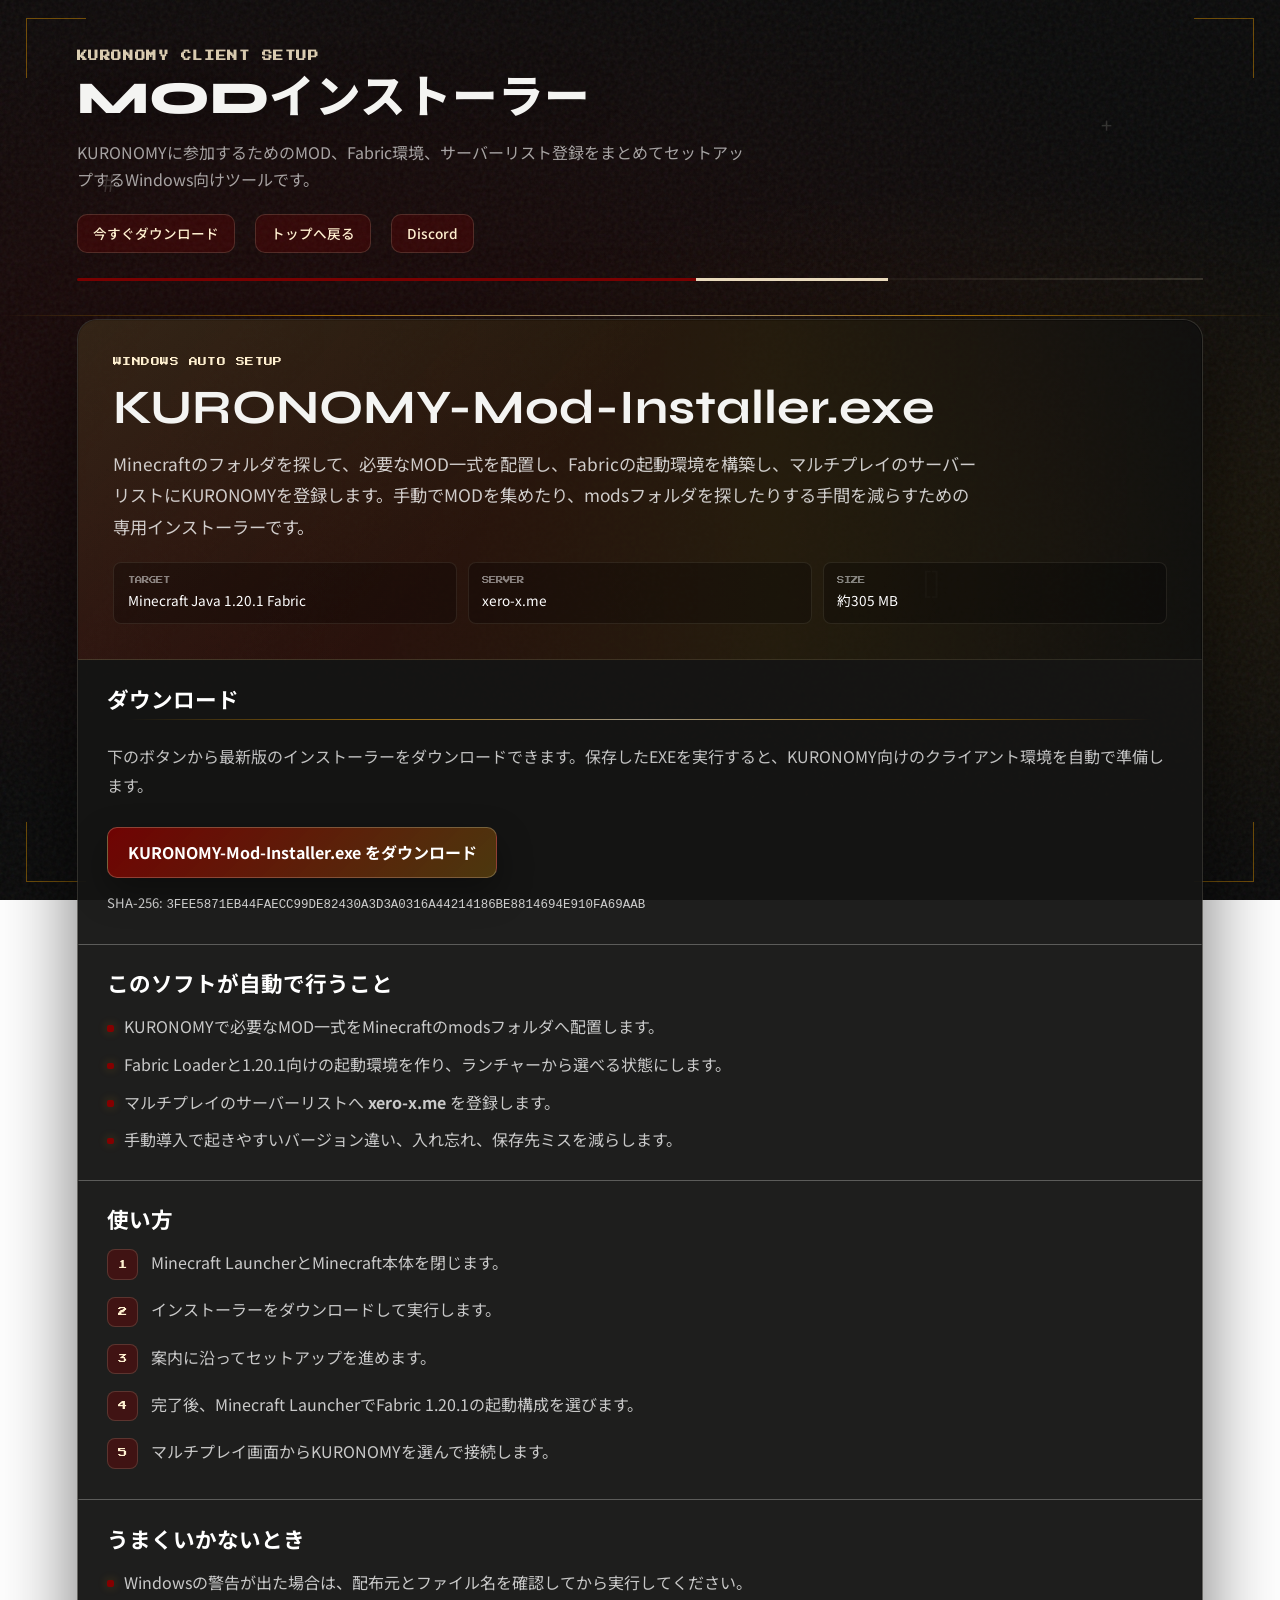
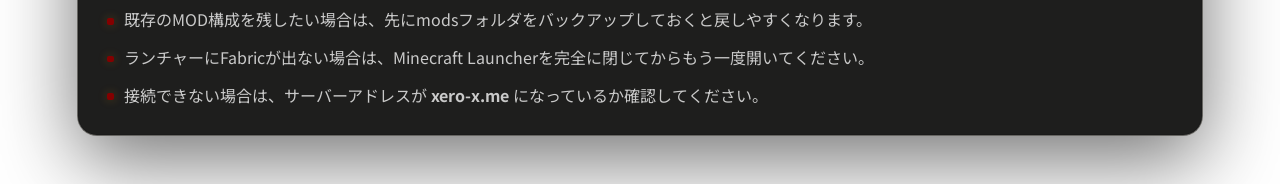
==== mod-installer.html @ 79d2d1f1 "Add mod installer download page" ====
<!DOCTYPE html>
<html lang="ja">
<head>
    <meta charset="UTF-8">
    <meta name="viewport" content="width=device-width, initial-scale=1">
    <meta name="description" content="KURONOMY client mod installer download and setup guide.">
    <title>MODインストーラー | KURONOMY</title>
    <link rel="preconnect" href="https://fonts.googleapis.com">
    <link rel="preconnect" href="https://fonts.gstatic.com" crossorigin>
    <link rel="icon" href="image.ico" type="image/x-icon">
    <link href="https://fonts.googleapis.com/css2?family=Noto+Sans+JP:wght@400;500;600;700&family=Syne:wght@600;700;800&family=Press+Start+2P&display=swap" rel="stylesheet">
    <link rel="stylesheet" href="style.css?v=20260623-installer">
</head>
<body class="guide-page installer-page">
    <div class="page-bg" aria-hidden="true"></div>
    <div class="grain" aria-hidden="true"></div>
    <div class="corner-decoration corner-tl" aria-hidden="true"></div>
    <div class="corner-decoration corner-tr" aria-hidden="true"></div>
    <div class="corner-decoration corner-bl" aria-hidden="true"></div>
    <div class="corner-decoration corner-br" aria-hidden="true"></div>
    <div class="gold-line gold-line-1" aria-hidden="true"></div>
    <div class="gold-line gold-line-2" aria-hidden="true"></div>

    <div class="floating-blocks" aria-hidden="true">
        <div class="floating-block" style="--x:8%;--y:18%;--delay:0s;--size:24px">#</div>
        <div class="floating-block" style="--x:86%;--y:12%;--delay:2s;--size:20px">+</div>
        <div class="floating-block" style="--x:72%;--y:62%;--delay:4s;--size:28px">[]</div>
        <div class="floating-block" style="--x:16%;--y:76%;--delay:1s;--size:22px">&lt;&gt;</div>
    </div>

    <div class="layout">
        <header class="site-header guide-header">
            <div class="site-header__stripe" aria-hidden="true"></div>
            <p class="site-header__eyebrow">KURONOMY CLIENT SETUP</p>
            <h1 class="site-header__title">MODインストーラー</h1>
            <p class="site-header__lead">KURONOMYに参加するためのMOD、Fabric環境、サーバーリスト登録をまとめてセットアップするWindows向けツールです。</p>
            <div class="site-header__links">
                <a href="https://github.com/xero711/KURONOMY/releases/download/mod-installer/KURONOMY-Mod-Installer.exe" target="_blank" rel="noopener" class="header-link">今すぐダウンロード</a>
                <a href="index.html" class="header-link">トップへ戻る</a>
                <a href="https://discord.gg/X5HpzENpRD" target="_blank" rel="noopener" class="header-link">Discord</a>
            </div>
        </header>

        <main class="guide-root">
            <article class="guide-detail installer-detail">
                <section class="guide-hero installer-hero">
                    <p class="guide-kicker">WINDOWS AUTO SETUP</p>
                    <h2 class="guide-title">KURONOMY-Mod-Installer.exe</h2>
                    <p class="guide-summary">Minecraftのフォルダを探して、必要なMOD一式を配置し、Fabricの起動環境を構築し、マルチプレイのサーバーリストにKURONOMYを登録します。手動でMODを集めたり、modsフォルダを探したりする手間を減らすための専用インストーラーです。</p>
                    <div class="guide-meta installer-meta">
                        <div class="guide-meta__item">
                            <span class="guide-meta__label">TARGET</span>
                            <span class="guide-meta__value">Minecraft Java 1.20.1 Fabric</span>
                        </div>
                        <div class="guide-meta__item">
                            <span class="guide-meta__label">SERVER</span>
                            <span class="guide-meta__value">xero-x.me</span>
                        </div>
                        <div class="guide-meta__item">
                            <span class="guide-meta__label">SIZE</span>
                            <span class="guide-meta__value">約305 MB</span>
                        </div>
                    </div>
                </section>

                <div class="guide-content">
                    <section class="guide-section installer-download" aria-labelledby="download-heading">
                        <h2 id="download-heading">ダウンロード</h2>
                        <p>下のボタンから最新版のインストーラーをダウンロードできます。保存したEXEを実行すると、KURONOMY向けのクライアント環境を自動で準備します。</p>
                        <a class="download-cta" href="https://github.com/xero711/KURONOMY/releases/download/mod-installer/KURONOMY-Mod-Installer.exe" target="_blank" rel="noopener">KURONOMY-Mod-Installer.exe をダウンロード</a>
                        <p class="installer-file-note">SHA-256: <span class="hash-text">3FEE5871EB44FAECC99DE82430A3D3A0316A44214186BE8814694E910FA69AAB</span></p>
                    </section>

                    <section class="guide-section" aria-labelledby="feature-heading">
                        <h2 id="feature-heading">このソフトが自動で行うこと</h2>
                        <ul class="guide-point-list">
                            <li>KURONOMYで必要なMOD一式をMinecraftのmodsフォルダへ配置します。</li>
                            <li>Fabric Loaderと1.20.1向けの起動環境を作り、ランチャーから選べる状態にします。</li>
                            <li>マルチプレイのサーバーリストへ <strong>xero-x.me</strong> を登録します。</li>
                            <li>手動導入で起きやすいバージョン違い、入れ忘れ、保存先ミスを減らします。</li>
                        </ul>
                    </section>

                    <section class="guide-section" aria-labelledby="steps-heading">
                        <h2 id="steps-heading">使い方</h2>
                        <ol class="installer-steps">
                            <li>Minecraft LauncherとMinecraft本体を閉じます。</li>
                            <li>インストーラーをダウンロードして実行します。</li>
                            <li>案内に沿ってセットアップを進めます。</li>
                            <li>完了後、Minecraft LauncherでFabric 1.20.1の起動構成を選びます。</li>
                            <li>マルチプレイ画面からKURONOMYを選んで接続します。</li>
                        </ol>
                    </section>

                    <section class="guide-section" aria-labelledby="trouble-heading">
                        <h2 id="trouble-heading">うまくいかないとき</h2>
                        <ul class="guide-point-list">
                            <li>Windowsの警告が出た場合は、配布元とファイル名を確認してから実行してください。</li>
                            <li>既存のMOD構成を残したい場合は、先にmodsフォルダをバックアップしておくと戻しやすくなります。</li>
                            <li>ランチャーにFabricが出ない場合は、Minecraft Launcherを完全に閉じてからもう一度開いてください。</li>
                            <li>接続できない場合は、サーバーアドレスが <strong>xero-x.me</strong> になっているか確認してください。</li>
                        </ul>
                    </section>
                </div>
            </article>
        </main>
    </div>
</body>
</html>
---- style.css ----
:root {
    --base-color: #191919;
    --accent-yellow: #fff0d0;
    --accent-red: #840000;
    --surface: rgba(22, 22, 22, 0.72);
    --surface-edge: rgba(255, 240, 208, 0.12);
    --text-muted: rgba(255, 255, 255, 0.62);
    --font-sans: "Noto Sans JP", system-ui, sans-serif;
    --font-display: "Syne", var(--font-sans);
    --font-pixel: "Press Start 2P", monospace;
    --radius-lg: 20px;
    --radius-sm: 10px;
    --shadow-panel: 0 24px 80px rgba(0, 0, 0, 0.55), 0 0 0 1px rgba(0, 0, 0, 0.35) inset;
    --minecraft-green: #55aa55;
    --minecraft-gold: #ffaa00;
    --minecraft-red: #aa0000;
}

*,
*::before,
*::after {
    box-sizing: border-box;
}

html {
    overflow-x: hidden;
    scroll-behavior: smooth;
}

body {
    width: 100%;
    min-height: 100vh;
    margin: 0;
    overflow-x: hidden;
    font-family: var(--font-sans);
    font-size: 1rem;
    line-height: 1.65;
    color: #f4f4f2;
    -webkit-font-smoothing: antialiased;
}

.page-bg {
    position: fixed;
    inset: 0;
    z-index: -2;
    background: 
        radial-gradient(ellipse 80% 50% at 20% 40%, rgba(132, 0, 0, 0.15), transparent),
        radial-gradient(ellipse 60% 40% at 80% 60%, rgba(255, 170, 0, 0.08), transparent),
        #0a0a0a;
}

.grain {
    position: fixed;
    inset: 0;
    z-index: -1;
    pointer-events: none;
    opacity: 0.07;
    background-image: url("data:image/svg+xml,%3Csvg viewBox='0 0 256 256' xmlns='http://www.w3.org/2000/svg'%3E%3Cfilter id='n'%3E%3CfeTurbulence type='fractalNoise' baseFrequency='0.85' numOctaves='4' stitchTiles='stitch'/%3E%3C/filter%3E%3Crect width='100%25' height='100%25' filter='url(%23n)'/%3E%3C/svg%3E");
}

.layout {
    max-width: min(90vw, 70rem);
    margin: 0 auto;
    padding: clamp(1.5rem, 4vw, 3rem) clamp(1rem, 3vw, 2.5rem) 3rem;
}

.site-header {
    position: relative;
    margin-bottom: clamp(2rem, 5vw, 3rem);
    padding-bottom: 1.75rem;
}

.site-header__stripe {
    position: absolute;
    left: 0;
    bottom: 0;
    width: 100%;
    height: 3px;
    background: linear-gradient(
        90deg,
        var(--accent-red) 0%,
        var(--accent-red) 55%,
        var(--accent-yellow) 55%,
        var(--accent-yellow) 72%,
        transparent 72%
    );
    border-radius: 2px;
    opacity: 0.9;
}

.site-header__stripe::after {
    content: "";
    position: absolute;
    right: 0;
    top: 50%;
    transform: translateY(-50%);
    width: 40%;
    height: 1px;
    background: linear-gradient(90deg, transparent, rgba(255, 240, 208, 0.35));
}

.site-header__eyebrow {
    margin: 0 0 0.5rem;
    font-size: 0.75rem;
    font-weight: 600;
    letter-spacing: 0.28em;
    text-transform: uppercase;
    color: var(--accent-yellow);
    opacity: 0.85;
}

.site-header__title {
    margin: 0 0 0.85rem;
    font-family: var(--font-display);
    font-size: clamp(2rem, 6vw, 2.85rem);
    font-weight: 800;
    line-height: 1.15;
    letter-spacing: 0;
    text-shadow: 0 2px 40px rgba(0, 0, 0, 0.45);
}

.title-accent {
    color: var(--accent-yellow);
    position: relative;
}

.title-accent::after {
    content: "";
    position: absolute;
    left: 0;
    bottom: 0.08em;
    width: 100%;
    height: 0.28em;
    background: linear-gradient(90deg, rgba(132, 0, 0, 0.65), transparent);
    z-index: -1;
    border-radius: 2px;
}

.site-header__lead {
    margin: 0;
    max-width: min(100%, 42rem);
    font-size: clamp(0.9rem, 2.5vw, 1rem);
    color: var(--text-muted);
    line-height: 1.7;
}

.site-header__links {
    display: flex;
    flex-wrap: wrap;
    gap: 0.75rem 1.25rem;
    margin-top: 1.25rem;
}

.header-link {
    display: inline-flex;
    align-items: center;
    gap: 0.4em;
    padding: 0.55em 1.1em;
    font-size: 0.85rem;
    font-weight: 500;
    color: var(--accent-yellow);
    text-decoration: none;
    background: rgba(132, 0, 0, 0.25);
    border: 1px solid rgba(255, 240, 208, 0.15);
    border-radius: var(--radius-sm);
    transition: all 0.25s ease;
}

.header-link--button {
    font: inherit;
    cursor: pointer;
}

.header-link--button.is-copied {
    color: #fff;
    border-color: rgba(85, 170, 85, 0.85);
    background: rgba(85, 170, 85, 0.22);
}

.header-link:hover {
    background: rgba(132, 0, 0, 0.4);
    border-color: var(--accent-yellow);
    transform: translateY(-2px);
    box-shadow: 0 4px 12px rgba(0, 0, 0, 0.3);
}

.main {
    display: flex;
    flex-direction: column;
    gap: 1.5rem;
}

.mod-panel {
    position: relative;
    border-radius: var(--radius-lg);
    box-shadow: var(--shadow-panel);
    overflow: hidden;
}

.mod-panel__bar {
    position: absolute;
    left: 0;
    top: 0;
    bottom: 0;
    width: 5px;
    background: var(--accent-red);
    opacity: 0.95;
}

.mod-panel__inner {
    position: relative;
    margin-left: 5px;
    padding: clamp(1.2rem, 3vw, 1.8rem) clamp(1rem, 2.5vw, 1.75rem);
    background: var(--surface);
    backdrop-filter: blur(18px) saturate(1.15);
    -webkit-backdrop-filter: blur(18px) saturate(1.15);
    border: 1px solid var(--surface-edge);
    border-left: none;
    border-radius: 0 var(--radius-lg) var(--radius-lg) 0;
}

.mod-panel__inner::before {
    content: "✦";
    position: absolute;
    top: 0.5rem;
    right: 0.5rem;
    font-size: 1.2rem;
    color: var(--accent-yellow);
    opacity: 0.6;
    animation: goldPulse 2s ease-in-out infinite;
    text-shadow: 0 0 10px var(--minecraft-gold);
}

.mod-panel__inner::after {
    content: "";
    position: absolute;
    inset: 0;
    border-radius: inherit;
    background: linear-gradient(
        135deg,
        rgba(255, 240, 208, 0.06) 0%,
        transparent 42%,
        transparent 58%,
        rgba(132, 0, 0, 0.12) 100%
    );
    pointer-events: none;
}

.mod-panel__heading {
    position: relative;
    margin: 0 0 1.25rem;
    font-family: var(--font-pixel);
    font-size: 0.7rem;
    letter-spacing: 0.05em;
}

.mod-panel__heading::before {
    content: "◇";
    position: absolute;
    left: -1.5rem;
    top: 0;
    color: var(--minecraft-gold);
    font-size: 0.6rem;
    opacity: 0.8;
    animation: goldRotate 4s linear infinite;
}

.mod-panel__heading::after {
    content: "";
    display: block;
    margin-top: 0.65rem;
    width: 3rem;
    height: 2px;
    background: linear-gradient(90deg, var(--accent-yellow), var(--minecraft-gold), transparent);
    border-radius: 1px;
    box-shadow: 0 0 8px var(--minecraft-gold);
}

.mod-list {
    list-style: none;
    margin: 0;
    padding: 0;
    display: flex;
    flex-direction: column;
    gap: 0.5rem;
}

.mod-list li {
    position: relative;
    display: grid;
    grid-template-columns: 1fr;
    gap: 0.35rem;
    padding: 0.9rem 1rem 0.9rem 1.15rem;
    border-radius: var(--radius-sm);
    background: linear-gradient(90deg, rgba(255, 255, 255, 0.04) 0%, rgba(0, 0, 0, 0.12) 100%);
    border: 1px solid rgba(255, 255, 255, 0.06);
    transition:
        transform 0.35s cubic-bezier(0.22, 1, 0.36, 1),
        border-color 0.35s ease,
        box-shadow 0.35s ease;
}

@media (min-width: 480px) {
    .mod-list li {
        grid-template-columns: minmax(9rem, 28%) 1fr;
        align-items: baseline;
        gap: 0.75rem 1rem;
    }
}

@media (min-width: 768px) {
    .mod-list li {
        grid-template-columns: minmax(11rem, 26%) auto 1fr;
        gap: 0.5rem 1.25rem;
    }
}

@media (min-width: 1024px) {
    .mod-list li {
        grid-template-columns: minmax(12rem, 22%) auto 1fr;
        gap: 0.5rem 1.5rem;
    }
}

.mod-list li::before {
    content: "";
    position: absolute;
    left: 0;
    top: 0.65rem;
    bottom: 0.65rem;
    width: 3px;
    border-radius: 0 2px 2px 0;
    background: var(--accent-red);
    opacity: 0.85;
    transition: opacity 0.35s ease, width 0.35s ease;
}

.mod-list li:nth-child(even) {
    background: linear-gradient(90deg, rgba(132, 0, 0, 0.08) 0%, rgba(0, 0, 0, 0.1) 100%);
}

.mod-list li:hover {
    transform: translateX(4px);
    border-color: rgba(255, 240, 208, 0.18);
    box-shadow: 0 12px 32px rgba(0, 0, 0, 0.35), 0 0 0 1px rgba(255, 240, 208, 0.08);
}

.mod-list li:hover::before {
    width: 4px;
    opacity: 1;
    background: var(--accent-red);
}

.modname {
    font-weight: 600;
    font-size: 0.95rem;
    color: #fff;
    letter-spacing: 0.01em;
}

.moddesc {
    font-size: 0.88rem;
    color: var(--text-muted);
    display: flex;
    justify-content: flex-start;
    align-items: baseline;
    flex-wrap: wrap;
    gap: 0.3rem;
}

.moddesc::before {
    content: "— ";
    color: rgba(255, 240, 208, 0.25);
    font-weight: 400;
    margin-right: 0.2rem;
}

.footnote {
    margin: 0;
    padding: 1rem 1.15rem;
    font-size: 0.8rem;
    line-height: 1.6;
    color: var(--text-muted);
    border-radius: var(--radius-sm);
    background: rgba(0, 0, 0, 0.28);
    border: 1px solid rgba(255, 255, 255, 0.06);
}

.yellow-accent {
    color: var(--accent-yellow);
}

.red-accent {
    color: var(--accent-red);
}


.player-list {
    list-style: none;
    margin: 0;
    padding: 0;
    display: flex;
    flex-wrap: wrap;
    gap: 0.55rem;
    align-items: center;
    min-height: 2.25em;
}

.player-list__item {
    display: inline-flex;
    align-items: center;
    gap: 0.5em;
    max-width: 100%;
    min-height: 2.1rem;
    padding: 0.38rem 0.8rem;
    border-radius: 999px;
    background: rgba(255, 255, 255, 0.055);
    border: 1px solid rgba(255, 240, 208, 0.12);
    box-shadow: none;
    font-size: 0.95rem;
    font-weight: 600;
    color: #fff;
    transition: background 0.2s ease, border-color 0.2s ease;
    position: relative;
}

.player-list__item:hover {
    background: rgba(255, 240, 208, 0.09);
    border-color: rgba(255, 240, 208, 0.25);
}

.player-list__dot {
    flex: 0 0 auto;
    width: 0.55rem;
    height: 0.55rem;
    border-radius: 50%;
    background: #55aa55;
    box-shadow: 0 0 0 3px rgba(85, 170, 85, 0.16);
}

.player-list__name {
    min-width: 0;
    overflow-wrap: anywhere;
    font-family: var(--font-sans);
    font-size: 0.95rem;
    color: #fff;
    letter-spacing: 0;
    line-height: 1.35;
}
.player-list__loading {
    color: #ffd700;
    font-weight: 600;
    font-size: 1em;
    padding: 0.5em 1em;
    background: none;
    border: none;
    box-shadow: none;
}
.player-list__empty {
    width: 100%;
    color: var(--text-muted);
    font-size: 0.92rem;
    padding: 0.45rem 0;
    background: transparent;
    border: none;
    box-shadow: none;
}

.player-list__error {
    color: #ffb3a7;
    font-size: 0.92em;
    line-height: 1.5;
    padding: 0.5em 1em;
    list-style: none;
    max-width: 100%;
}

.server-summary {
    display: grid;
    grid-template-columns: repeat(2, minmax(0, 1fr));
    gap: 0.7rem;
    margin-bottom: 0.9rem;
}

.status-card {
    min-width: 0;
    padding: 0.8rem 0.9rem;
    border-radius: var(--radius-sm);
    background: linear-gradient(135deg, rgba(255, 255, 255, 0.055), rgba(0, 0, 0, 0.16));
    border: 1px solid rgba(255, 240, 208, 0.1);
}

.status-card--state {
    border-color: rgba(255, 170, 0, 0.22);
}

.status-card--state.is-online {
    border-color: rgba(85, 170, 85, 0.7);
    box-shadow: 0 0 18px rgba(85, 170, 85, 0.12) inset;
}

.status-card--state.is-offline {
    border-color: rgba(170, 0, 0, 0.75);
    box-shadow: 0 0 18px rgba(170, 0, 0, 0.16) inset;
}

.status-card--state.is-warning {
    border-color: rgba(255, 170, 0, 0.5);
    box-shadow: 0 0 18px rgba(255, 170, 0, 0.12) inset;
}

.status-card__label {
    display: block;
    margin-bottom: 0.25rem;
    color: rgba(255, 255, 255, 0.5);
    font-family: var(--font-pixel);
    font-size: 0.48rem;
    line-height: 1.5;
    text-transform: uppercase;
}

.status-card__value {
    display: block;
    min-width: 0;
    overflow-wrap: anywhere;
    color: #fff;
    font-family: var(--font-display);
    font-size: clamp(0.95rem, 2.6vw, 1.2rem);
    font-weight: 700;
    letter-spacing: 0;
    line-height: 1.25;
}

.status-note {
    margin: 0 0 1rem;
    color: var(--text-muted);
    font-size: 0.85rem;
    line-height: 1.6;
}

.player-heading {
    margin: 1rem 0 0.7rem;
    color: rgba(255, 240, 208, 0.88);
    font-family: var(--font-pixel);
    font-size: 0.55rem;
    letter-spacing: 0.05em;
    text-transform: uppercase;
}

/* === Minecraft Style Additions === */

/* Floating Blocks Animation */
.floating-blocks {
    position: fixed;
    inset: 0;
    z-index: -1;
    pointer-events: none;
    overflow: hidden;
}

.floating-block {
    position: absolute;
    left: var(--x);
    top: var(--y);
    font-size: var(--size);
    opacity: 0.15;
    animation: float 8s ease-in-out infinite;
    animation-delay: var(--delay);
    filter: drop-shadow(0 2px 4px rgba(0,0,0,0.3));
    text-shadow: 0 0 20px rgba(255,240,208,0.3);
}

@keyframes float {
    0%, 100% { transform: translateY(0) rotate(0deg); opacity: 0.12; }
    50% { transform: translateY(-20px) rotate(5deg); opacity: 0.22; }
}

/* Minecraft Torch */
.minecraft-torch {
    position: absolute;
    right: 1.5rem;
    top: 0.5rem;
    width: 12px;
    height: 40px;
    background: linear-gradient(180deg, #8B4513 0%, #654321 100%);
    border-radius: 2px;
}

.minecraft-torch::before {
    content: "";
    position: absolute;
    top: -8px;
    left: 50%;
    transform: translateX(-50%);
    width: 16px;
    height: 16px;
    background: radial-gradient(circle, #ffdd44 0%, #ff8800 60%, transparent 100%);
    border-radius: 50%;
    animation: torchFlicker 1.5s ease-in-out infinite;
    box-shadow: 0 0 20px #ffaa00, 0 0 40px #ff6600;
}

@keyframes torchFlicker {
    0%, 100% { opacity: 1; transform: translateX(-50%) scale(1); }
    25% { opacity: 0.9; transform: translateX(-50%) scale(0.95); }
    50% { opacity: 1; transform: translateX(-50%) scale(1.05); }
    75% { opacity: 0.85; transform: translateX(-50%) scale(0.98); }
}

/* Particles Container */
.minecraft-particles {
    position: fixed;
    inset: 0;
    z-index: -1;
    pointer-events: none;
    overflow: hidden;
}

/* Pixel Font for Headers */
.mod-panel__heading {
    font-family: var(--font-pixel);
    font-size: 0.7rem;
    letter-spacing: 0.05em;
}

.site-header__eyebrow {
    font-family: var(--font-pixel);
    font-size: 0.65rem;
    letter-spacing: 0.15em;
}

/* Enhanced Hover with Tooltip */
.mod-list li {
    position: relative;
    cursor: pointer;
}

.mod-list li[role="link"]:focus-visible {
    outline: 2px solid var(--minecraft-gold);
    outline-offset: 3px;
    border-color: rgba(255, 240, 208, 0.45);
}

.mod-list li::after {
    content: attr(data-mod);
    position: absolute;
    left: 50%;
    bottom: 100%;
    transform: translateX(-50%) translateY(-8px) scale(0.8);
    background: rgba(0, 0, 0, 0.9);
    color: var(--minecraft-gold);
    padding: 6px 12px;
    border-radius: 4px;
    font-family: var(--font-pixel);
    font-size: 0.55rem;
    letter-spacing: 0.05em;
    border: 2px solid var(--minecraft-gold);
    box-shadow: inset 0 0 10px rgba(255,170,0,0.2), 0 4px 15px rgba(0,0,0,0.5);
    white-space: nowrap;
    opacity: 0;
    pointer-events: none;
    transition: all 0.3s cubic-bezier(0.68, -0.55, 0.265, 1.55);
    z-index: 100;
}

.mod-list li:hover::after {
    opacity: 1;
    transform: translateX(-50%) translateY(-8px) scale(1);
}

/* Panel Entrance Animation */
.mod-panel {
    animation: panelSlideIn 0.8s cubic-bezier(0.22, 1, 0.36, 1) forwards;
    opacity: 0;
    transform: translateX(-30px);
}

.mod-panel:nth-child(2) {
    animation-delay: 0.15s;
}

@keyframes panelSlideIn {
    to {
        opacity: 1;
        transform: translateX(0);
    }
}

/* Player List Pop Animation */
@keyframes playerPop {
    0% { transform: scale(0.8); opacity: 0; }
    50% { transform: scale(1.05); }
    100% { transform: scale(1); opacity: 1; }
}

.player-list__item.is-new {
    animation: playerPop 0.4s cubic-bezier(0.68, -0.55, 0.265, 1.55) forwards;
}

/* Redstone Dust Effect on Bars */
.mod-panel__bar::after {
    content: "";
    position: absolute;
    top: 10%;
    right: 0;
    width: 3px;
    height: 3px;
    background: #ff3333;
    border-radius: 50%;
    animation: redstonePulse 2s ease-in-out infinite;
    box-shadow: 0 0 8px #ff3333;
}

@keyframes redstonePulse {
    0%, 100% { opacity: 0.6; transform: scale(1); }
    50% { opacity: 1; transform: scale(1.3); }
}

/* Heartbeat animation for important elements */
@keyframes heartbeat {
    0%, 100% { transform: scale(1); }
    14% { transform: scale(1.05); }
    28% { transform: scale(1); }
    42% { transform: scale(1.05); }
    70% { transform: scale(1); }
}

/* Page load stagger animation for header */
.site-header {
    animation: fadeInDown 0.6s ease-out forwards;
}

@keyframes fadeInDown {
    from {
        opacity: 0;
        transform: translateY(-20px);
    }
    to {
        opacity: 1;
        transform: translateY(0);
    }
}

/* Minecraft-style button hover effect */
.mod-list li:hover .modname {
    animation: nameGlow 0.6s ease-in-out;
}

@keyframes nameGlow {
    0%, 100% { text-shadow: 0 0 5px currentColor; }
    50% { text-shadow: 0 0 15px currentColor, 0 0 25px currentColor; }
}

/* Footer note animation */
.footnote {
    animation: slideUp 0.7s ease-out 1s forwards;
    opacity: 0;
    transform: translateY(20px);
}

@keyframes slideUp {
    to {
        opacity: 1;
        transform: translateY(0);
    }
}

/* Gold Decorative Animations */
@keyframes goldPulse {
    0%, 100% { 
        opacity: 0.4; 
        transform: scale(1);
        text-shadow: 0 0 5px var(--minecraft-gold);
    }
    50% { 
        opacity: 0.9; 
        transform: scale(1.2);
        text-shadow: 0 0 20px var(--minecraft-gold), 0 0 30px var(--accent-yellow);
    }
}

@keyframes goldRotate {
    0% { transform: rotate(0deg); }
    25% { transform: rotate(90deg); }
    50% { transform: rotate(180deg); }
    75% { transform: rotate(270deg); }
    100% { transform: rotate(360deg); }
}

@keyframes goldShimmer {
    0% { background-position: -200% 0; }
    100% { background-position: 200% 0; }
}

/* Gold sparkle stars */
.gold-sparkle {
    position: fixed;
    width: 20px;
    height: 20px;
    z-index: -1;
    pointer-events: none;
}

.gold-sparkle::before,
.gold-sparkle::after {
    content: "";
    position: absolute;
    background: var(--minecraft-gold);
    box-shadow: 0 0 10px var(--minecraft-gold), 0 0 20px var(--accent-yellow);
}

.gold-sparkle::before {
    width: 2px;
    height: 100%;
    left: 50%;
    transform: translateX(-50%);
}

.gold-sparkle::after {
    width: 100%;
    height: 2px;
    top: 50%;
    transform: translateY(-50%);
}

.gold-sparkle-1 { bottom: 8%; left: 5%; animation: sparkleRotate 8s linear infinite; }
.gold-sparkle-2 { top: 15%; right: 8%; animation: sparkleRotate 12s linear infinite reverse; }
.gold-sparkle-3 { bottom: 25%; right: 15%; animation: sparklePulse 4s ease-in-out infinite; }

@keyframes sparkleRotate {
    0% { transform: rotate(0deg) scale(1); }
    50% { transform: rotate(180deg) scale(1.2); }
    100% { transform: rotate(360deg) scale(1); }
}

@keyframes sparklePulse {
    0%, 100% { opacity: 0.6; transform: scale(1); }
    50% { opacity: 1; transform: scale(1.3); }
}

/* Gold outline text style for main heading */
.site-header__title {
    margin: 0 0 0.85rem;
    font-family: var(--font-display);
    font-size: clamp(2rem, 6vw, 2.85rem);
    font-weight: 800;
    line-height: 1.15;
    letter-spacing: 0;
    text-shadow: 0 2px 40px rgba(0, 0, 0, 0.45);
    position: relative;
}

/* Gold decorative line */
.gold-line {
    position: absolute;
    background: linear-gradient(90deg, transparent, var(--minecraft-gold), var(--accent-yellow), var(--minecraft-gold), transparent);
    height: 1px;
    opacity: 0.6;
}

.gold-line-1 {
    top: 35%;
    left: 0;
    right: 0;
    animation: lineShimmer 6s ease-in-out infinite;
}

.gold-line-2 {
    bottom: 20%;
    left: 10%;
    right: 10%;
    animation: lineShimmer 8s ease-in-out infinite reverse;
}

@keyframes lineShimmer {
    0%, 100% { opacity: 0.3; }
    50% { opacity: 0.8; }
}

/* Corner decorations */
.corner-decoration {
    position: fixed;
    width: 60px;
    height: 60px;
    border: 1px solid var(--minecraft-gold);
    opacity: 0.4;
    pointer-events: none;
    z-index: -1;
}

.corner-tl { top: 2%; left: 2%; border-right: none; border-bottom: none; }
.corner-tr { top: 2%; right: 2%; border-left: none; border-bottom: none; }
.corner-bl { bottom: 2%; left: 2%; border-right: none; border-top: none; }
.corner-br { bottom: 2%; right: 2%; border-left: none; border-top: none; }

/* Elegant gold frame effect for panels */
.mod-panel__inner {
    position: relative;
    margin-left: 5px;
    padding: clamp(1.2rem, 3vw, 1.8rem) clamp(1rem, 2.5vw, 1.75rem);
    background: var(--surface);
    backdrop-filter: blur(18px) saturate(1.15);
    -webkit-backdrop-filter: blur(18px) saturate(1.15);
    border: 1px solid var(--surface-edge);
    border-left: none;
    border-radius: 0 var(--radius-lg) var(--radius-lg) 0;
}

.mod-panel__inner::before {
    content: "✦";
    position: absolute;
    top: 0.5rem;
    right: 0.5rem;
    font-size: 1.2rem;
    color: var(--accent-yellow);
    opacity: 0.6;
    animation: goldPulse 2s ease-in-out infinite;
    text-shadow: 0 0 10px var(--minecraft-gold);
}

.mod-panel__inner::after {
    content: "";
    position: absolute;
    inset: 0;
    border-radius: inherit;
    background: linear-gradient(
        135deg,
        rgba(255, 240, 208, 0.08) 0%,
        transparent 42%,
        transparent 58%,
        rgba(132, 0, 0, 0.15) 100%
    );
    pointer-events: none;
}

/* Gold accent border on hover */
.mod-panel:hover .mod-panel__inner {
    border-color: rgba(255, 170, 0, 0.25);
    box-shadow: 0 24px 80px rgba(0, 0, 0, 0.55), 0 0 30px rgba(255, 170, 0, 0.1) inset;
}

/* Gold Particles */
.gold-particles {
    position: fixed;
    inset: 0;
    z-index: -1;
    pointer-events: none;
    overflow: hidden;
}

.gold-particle {
    position: absolute;
    width: 4px;
    height: 4px;
    background: var(--minecraft-gold);
    border-radius: 50%;
    box-shadow: 0 0 10px var(--minecraft-gold), 0 0 20px var(--accent-yellow);
    animation: goldFloat 6s ease-in-out infinite;
    opacity: 0.6;
}

@keyframes goldFloat {
    0%, 100% { 
        transform: translateY(0) translateX(0) scale(1);
        opacity: 0.3;
    }
    25% { 
        transform: translateY(-30px) translateX(10px) scale(1.3);
        opacity: 0.8;
    }
    50% { 
        transform: translateY(-15px) translateX(-10px) scale(1);
        opacity: 0.6;
    }
    75% { 
        transform: translateY(-40px) translateX(5px) scale(1.2);
        opacity: 0.9;
    }
}

/* Gold hover sound indicator */
.gold-sound-indicator {
    position: fixed;
    bottom: 1rem;
    right: 1rem;
    padding: 0.5rem 1rem;
    background: rgba(0, 0, 0, 0.8);
    border: 1px solid var(--minecraft-gold);
    border-radius: var(--radius-sm);
    color: var(--accent-yellow);
    font-size: 0.75rem;
    font-family: var(--font-pixel);
    z-index: 1000;
    display: flex;
    align-items: center;
    gap: 0.5rem;
    cursor: pointer;
    transition: all 0.3s ease;
}

.gold-sound-indicator:hover {
    background: rgba(132, 0, 0, 0.4);
    box-shadow: 0 0 15px var(--minecraft-gold);
}

.gold-sound-indicator.muted {
    opacity: 0.5;
}

/* Enhanced gold hover effects */
.header-link:hover,
.mod-link:hover {
    animation: goldShine 0.6s ease;
}

@keyframes goldShine {
    0% { filter: brightness(1); }
    50% { filter: brightness(1.3) drop-shadow(0 0 10px var(--minecraft-gold)); }
    100% { filter: brightness(1); }
}

/* Responsive pixel font sizing */
@media (max-width: 540px) {
    .mod-panel__heading {
        font-size: 0.6rem;
    }
    .site-header__eyebrow {
        font-size: 0.55rem;
    }
    .mod-list li::after {
        font-size: 0.5rem;
    }
}

/* Link styling */
.mod-link {
    font-size: clamp(0.7rem, 1.8vw, 0.8rem);
    color: var(--accent-yellow);
    text-decoration: none;
    border-bottom: 1px dashed var(--accent-yellow);
    transition: all 0.2s ease;
    margin-left: 0.4em;
    opacity: 0.8;
    white-space: nowrap;
}

.mod-link:hover {
    opacity: 1;
    border-bottom-style: solid;
    text-shadow: 0 0 8px var(--accent-yellow);
}

/* MOD guide page */
.guide-page .layout {
    max-width: min(94vw, 82rem);
}

.guide-header {
    margin-bottom: clamp(1.5rem, 4vw, 2.4rem);
}

.guide-root {
    display: block;
}

.guide-shell {
    display: grid;
    grid-template-columns: minmax(13rem, 18rem) minmax(0, 1fr);
    gap: clamp(1rem, 3vw, 1.5rem);
    align-items: start;
}

.guide-nav {
    position: sticky;
    top: 1rem;
    display: flex;
    flex-direction: column;
    gap: 0.45rem;
    padding: 1rem;
    border-radius: var(--radius-sm);
    background: rgba(0, 0, 0, 0.34);
    border: 1px solid rgba(255, 240, 208, 0.1);
    box-shadow: 0 18px 48px rgba(0, 0, 0, 0.32);
}

.guide-nav__heading {
    margin: 0 0 0.4rem;
    color: var(--accent-yellow);
    font-family: var(--font-pixel);
    font-size: 0.55rem;
    letter-spacing: 0.05em;
}

.guide-nav__link {
    display: grid;
    gap: 0.16rem;
    padding: 0.68rem 0.75rem;
    color: #f4f4f2;
    text-decoration: none;
    border-radius: 8px;
    border: 1px solid rgba(255, 255, 255, 0.06);
    background: linear-gradient(90deg, rgba(255, 255, 255, 0.04), rgba(0, 0, 0, 0.12));
    transition: transform 0.2s ease, border-color 0.2s ease, background 0.2s ease;
}

.guide-nav__link:hover,
.guide-nav__link:focus-visible {
    transform: translateX(3px);
    border-color: rgba(255, 240, 208, 0.22);
    outline: none;
}

.guide-nav__link.is-active {
    border-color: rgba(255, 170, 0, 0.45);
    background: linear-gradient(90deg, rgba(132, 0, 0, 0.36), rgba(255, 170, 0, 0.08));
}

.guide-nav__name {
    font-weight: 700;
    font-size: 0.86rem;
    line-height: 1.35;
}

.guide-nav__category {
    color: var(--text-muted);
    font-size: 0.72rem;
    line-height: 1.35;
}

.guide-main {
    min-width: 0;
}

.guide-detail {
    overflow: hidden;
    border-radius: var(--radius-lg);
    background: rgba(22, 22, 22, 0.74);
    border: 1px solid rgba(255, 240, 208, 0.12);
    box-shadow: var(--shadow-panel);
}

.guide-hero {
    position: relative;
    padding: clamp(1.35rem, 4vw, 2.2rem);
    background:
        linear-gradient(135deg, rgba(132, 0, 0, 0.26), transparent 48%),
        linear-gradient(90deg, rgba(255, 170, 0, 0.09), transparent 42%),
        rgba(0, 0, 0, 0.2);
    border-bottom: 1px solid rgba(255, 240, 208, 0.1);
}

.guide-kicker {
    margin: 0 0 0.6rem;
    color: var(--accent-yellow);
    font-family: var(--font-pixel);
    font-size: 0.55rem;
    letter-spacing: 0.05em;
}

.guide-title {
    margin: 0 0 0.85rem;
    font-family: var(--font-display);
    font-size: clamp(1.7rem, 5vw, 3rem);
    line-height: 1.15;
    letter-spacing: 0;
}

.guide-summary {
    margin: 0;
    max-width: 54rem;
    color: rgba(255, 255, 255, 0.78);
    font-size: clamp(0.95rem, 2vw, 1.08rem);
    line-height: 1.8;
}

.guide-meta {
    display: grid;
    grid-template-columns: repeat(3, minmax(0, 1fr));
    gap: 0.65rem;
    margin-top: 1.25rem;
}

.guide-meta__item {
    min-width: 0;
    padding: 0.75rem 0.85rem;
    border-radius: 8px;
    background: rgba(0, 0, 0, 0.26);
    border: 1px solid rgba(255, 240, 208, 0.09);
}

.guide-meta__label {
    display: block;
    margin-bottom: 0.28rem;
    color: rgba(255, 255, 255, 0.48);
    font-family: var(--font-pixel);
    font-size: 0.46rem;
    line-height: 1.5;
}

.guide-meta__value {
    display: block;
    color: #fff;
    font-size: 0.85rem;
    line-height: 1.55;
    overflow-wrap: anywhere;
}

.guide-content {
    display: grid;
    gap: 1px;
    background: rgba(255, 240, 208, 0.06);
}

.guide-section {
    padding: clamp(1.1rem, 3vw, 1.65rem) clamp(1rem, 3vw, 1.85rem);
    background: rgba(18, 18, 18, 0.84);
}

.guide-section h2 {
    margin: 0 0 0.75rem;
    color: #fff;
    font-family: var(--font-display);
    font-size: clamp(1.08rem, 2.4vw, 1.35rem);
    line-height: 1.35;
    letter-spacing: 0;
}

.guide-section p {
    margin: 0 0 0.8rem;
    color: rgba(255, 255, 255, 0.74);
    line-height: 1.85;
}

.guide-section p:last-child {
    margin-bottom: 0;
}

.guide-point-list,
.guide-source-list {
    margin: 0.2rem 0 0;
    padding: 0;
    list-style: none;
    display: grid;
    gap: 0.6rem;
}

.guide-point-list li {
    position: relative;
    padding-left: 1.05rem;
    color: rgba(255, 255, 255, 0.76);
    line-height: 1.75;
}

.guide-point-list li::before {
    content: "";
    position: absolute;
    left: 0;
    top: 0.78em;
    width: 0.42rem;
    height: 0.42rem;
    border-radius: 2px;
    background: var(--accent-red);
    box-shadow: 0 0 10px rgba(255, 170, 0, 0.25);
}

.guide-source-list {
    grid-template-columns: repeat(auto-fit, minmax(13rem, 1fr));
}

.guide-source-list a {
    display: block;
    padding: 0.7rem 0.8rem;
    color: var(--accent-yellow);
    text-decoration: none;
    border-radius: 8px;
    background: rgba(132, 0, 0, 0.18);
    border: 1px solid rgba(255, 240, 208, 0.12);
    transition: border-color 0.2s ease, background 0.2s ease;
}

.guide-source-list a:hover,
.guide-source-list a:focus-visible {
    border-color: rgba(255, 240, 208, 0.34);
    background: rgba(132, 0, 0, 0.3);
    outline: none;
}

.guide-adjacent {
    display: grid;
    grid-template-columns: repeat(2, minmax(0, 1fr));
    gap: 0.8rem;
    margin-top: 1rem;
}

.guide-adjacent a {
    min-width: 0;
    padding: 0.85rem 1rem;
    color: var(--accent-yellow);
    text-decoration: none;
    border-radius: var(--radius-sm);
    background: rgba(0, 0, 0, 0.32);
    border: 1px solid rgba(255, 240, 208, 0.12);
    overflow-wrap: anywhere;
}

.guide-adjacent a:last-child {
    text-align: right;
}

.guide-adjacent a:hover,
.guide-adjacent a:focus-visible {
    border-color: rgba(255, 240, 208, 0.32);
    outline: none;
}

/* Installer page */
.installer-page .layout {
    max-width: min(94vw, 76rem);
}

.installer-hero {
    background:
        linear-gradient(135deg, rgba(85, 170, 85, 0.16), transparent 42%),
        linear-gradient(90deg, rgba(132, 0, 0, 0.24), rgba(255, 170, 0, 0.08) 62%, transparent),
        rgba(0, 0, 0, 0.22);
}

.installer-meta {
    grid-template-columns: repeat(3, minmax(0, 1fr));
}

.installer-download {
    display: grid;
    gap: 0.85rem;
}

.download-cta {
    display: inline-flex;
    align-items: center;
    justify-content: center;
    width: fit-content;
    max-width: 100%;
    min-height: 3rem;
    padding: 0.85rem 1.2rem;
    color: #fff;
    text-decoration: none;
    font-weight: 700;
    line-height: 1.35;
    overflow-wrap: anywhere;
    border-radius: var(--radius-sm);
    background: linear-gradient(135deg, rgba(132, 0, 0, 0.82), rgba(255, 170, 0, 0.24));
    border: 1px solid rgba(255, 240, 208, 0.24);
    box-shadow: 0 14px 34px rgba(0, 0, 0, 0.35);
    transition: transform 0.2s ease, border-color 0.2s ease, filter 0.2s ease;
}

.download-cta:hover,
.download-cta:focus-visible {
    transform: translateY(-2px);
    border-color: rgba(255, 240, 208, 0.48);
    filter: brightness(1.08);
    outline: none;
}

.installer-file-note {
    margin: 0;
    color: var(--text-muted);
    font-size: 0.82rem;
}

.hash-text {
    overflow-wrap: anywhere;
    color: rgba(255, 255, 255, 0.78);
    font-family: ui-monospace, SFMono-Regular, Consolas, "Liberation Mono", monospace;
    font-size: 0.78rem;
}

.installer-steps {
    margin: 0.2rem 0 0;
    padding: 0;
    list-style: none;
    counter-reset: installer-step;
    display: grid;
    gap: 0.7rem;
}

.installer-steps li {
    counter-increment: installer-step;
    position: relative;
    min-height: 2.25rem;
    padding-left: 2.7rem;
    color: rgba(255, 255, 255, 0.76);
    line-height: 1.75;
}

.installer-steps li::before {
    content: counter(installer-step);
    position: absolute;
    left: 0;
    top: 0.08rem;
    display: grid;
    place-items: center;
    width: 1.9rem;
    height: 1.9rem;
    color: var(--accent-yellow);
    font-family: var(--font-pixel);
    font-size: 0.58rem;
    border-radius: 8px;
    background: rgba(132, 0, 0, 0.34);
    border: 1px solid rgba(255, 240, 208, 0.15);
}

@media (max-width: 920px) {
    .guide-shell {
        grid-template-columns: 1fr;
    }

    .guide-nav {
        position: static;
        display: grid;
        grid-template-columns: repeat(auto-fit, minmax(11.5rem, 1fr));
    }

    .guide-nav__heading {
        grid-column: 1 / -1;
    }
}

@media (max-width: 620px) {
    .guide-meta,
    .installer-meta,
    .guide-adjacent {
        grid-template-columns: 1fr;
    }

    .guide-adjacent a:last-child {
        text-align: left;
    }

    .guide-nav {
        grid-template-columns: 1fr;
        padding: 0.85rem;
    }

    .download-cta {
        width: 100%;
    }
}

/* Responsive adjustments */
@media (max-width: 479px) {
    .site-header__title {
        font-size: clamp(1.65rem, 8.8vw, 2rem);
    }
    .installer-page .site-header__title {
        font-size: clamp(1.55rem, 7vw, 1.75rem);
        word-break: keep-all;
    }
    .modname {
        font-size: 0.9rem;
    }
    .moddesc {
        font-size: 0.82rem;
    }
    .moddesc::before {
        content: "";
    }
    .minecraft-torch {
        display: none;
    }
    .player-list {
        justify-content: center;
    }
    .server-summary {
        grid-template-columns: 1fr;
    }
}

@media (min-width: 480px) and (max-width: 767px) {
    .layout {
        max-width: 95vw;
    }
    .mod-panel__heading {
        font-size: 0.65rem;
    }
}

@media (min-width: 768px) and (max-width: 1023px) {
    .layout {
        max-width: 90vw;
    }
    .site-header__title {
        font-size: clamp(1.8rem, 4vw, 2.5rem);
    }
}

@media (min-width: 1024px) {
    .layout {
        max-width: min(85vw, 72rem);
    }
}

@media (min-width: 1400px) {
    .layout {
        max-width: min(80vw, 75rem);
    }
}
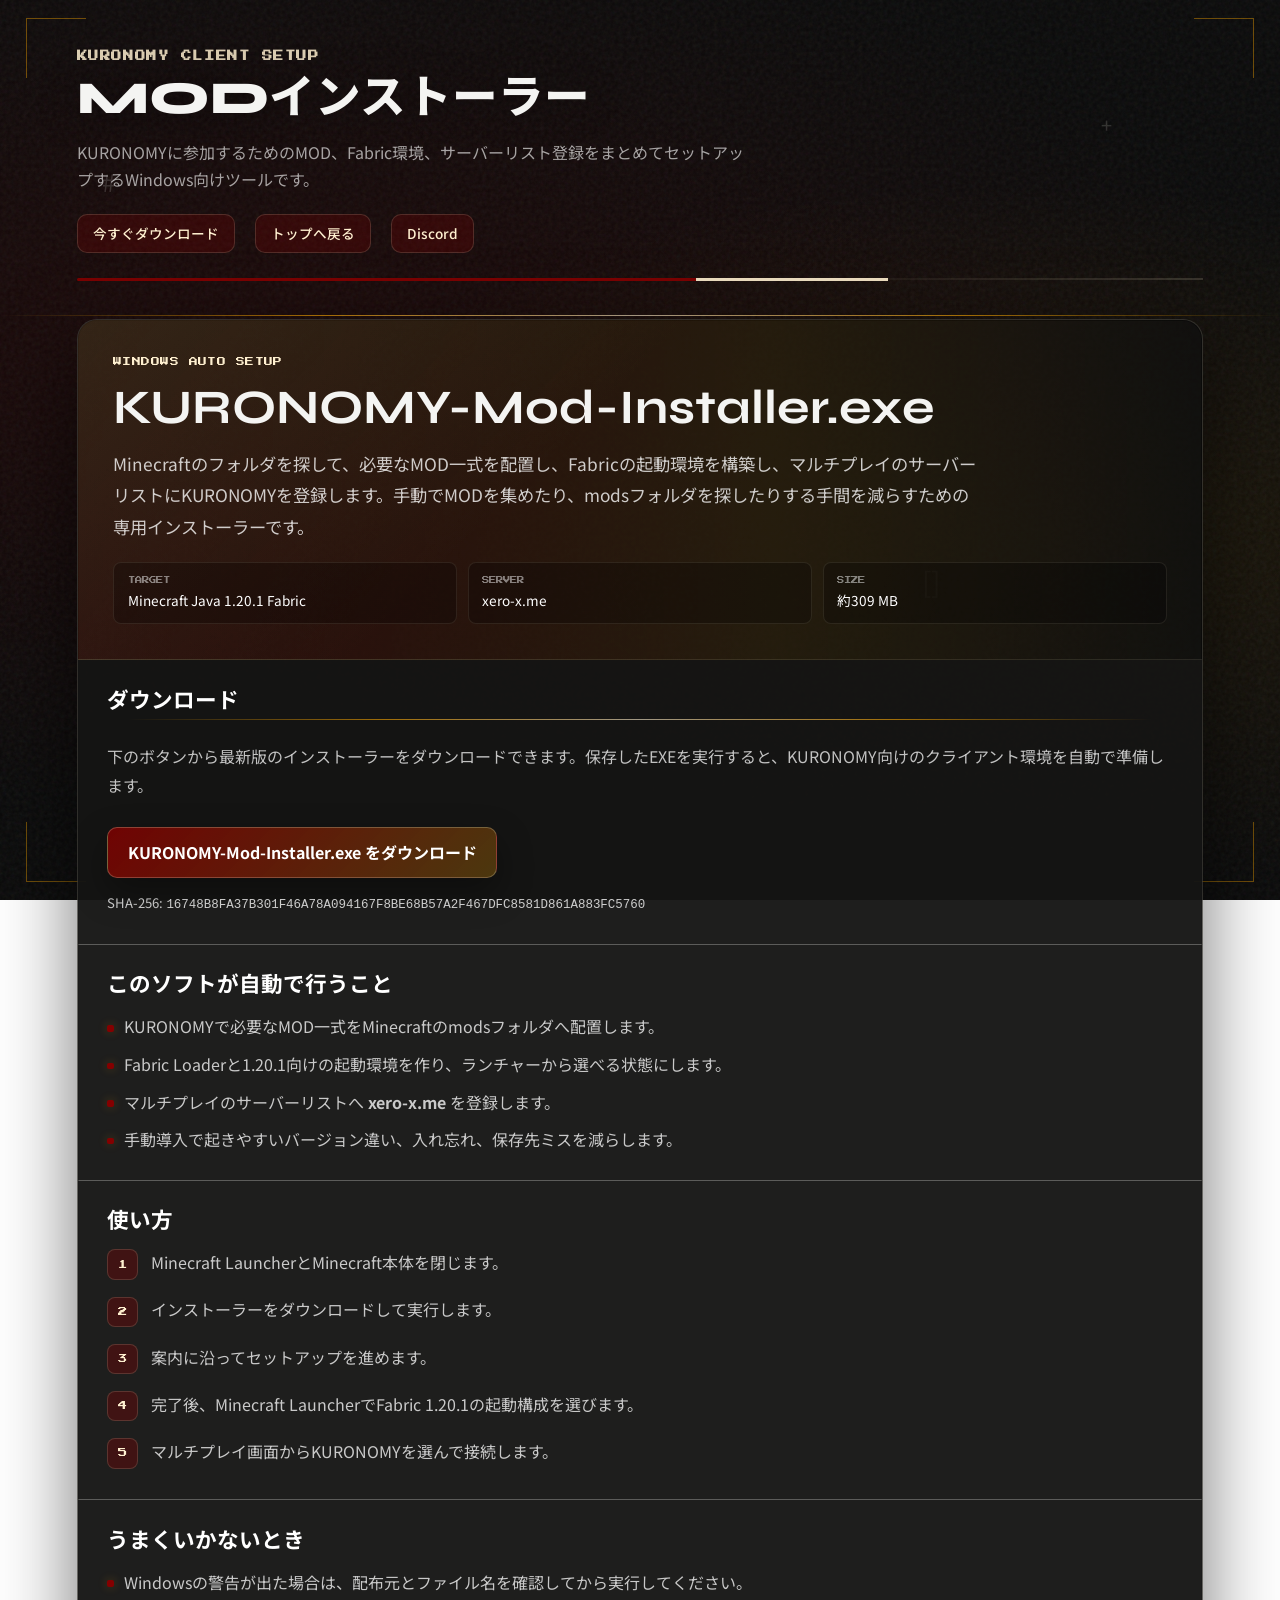
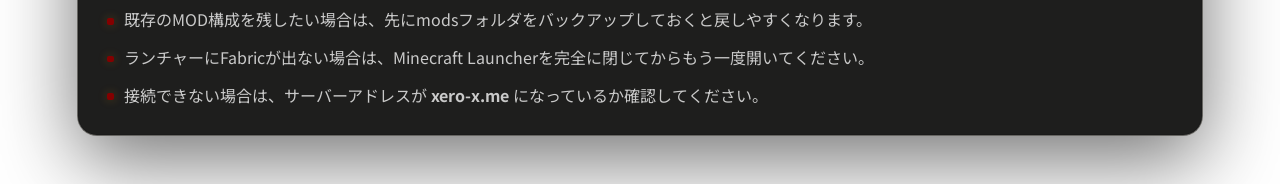
==== commit c5718e0d: "Update mod installer release metadata" ====
--- a/mod-installer.html
+++ b/mod-installer.html
@@ -58,7 +58,7 @@
                         </div>
                         <div class="guide-meta__item">
                             <span class="guide-meta__label">SIZE</span>
-                            <span class="guide-meta__value">約305 MB</span>
+                            <span class="guide-meta__value">約309 MB</span>
                         </div>
                     </div>
                 </section>
@@ -68,7 +68,7 @@
                         <h2 id="download-heading">ダウンロード</h2>
                         <p>下のボタンから最新版のインストーラーをダウンロードできます。保存したEXEを実行すると、KURONOMY向けのクライアント環境を自動で準備します。</p>
                         <a class="download-cta" href="https://github.com/xero711/KURONOMY/releases/download/mod-installer/KURONOMY-Mod-Installer.exe" target="_blank" rel="noopener">KURONOMY-Mod-Installer.exe をダウンロード</a>
-                        <p class="installer-file-note">SHA-256: <span class="hash-text">3FEE5871EB44FAECC99DE82430A3D3A0316A44214186BE8814694E910FA69AAB</span></p>
+                        <p class="installer-file-note">SHA-256: <span class="hash-text">16748B8FA37B301F46A78A094167F8BE68B57A2F467DFC8581D861A883FC5760</span></p>
                     </section>
 
                     <section class="guide-section" aria-labelledby="feature-heading">
